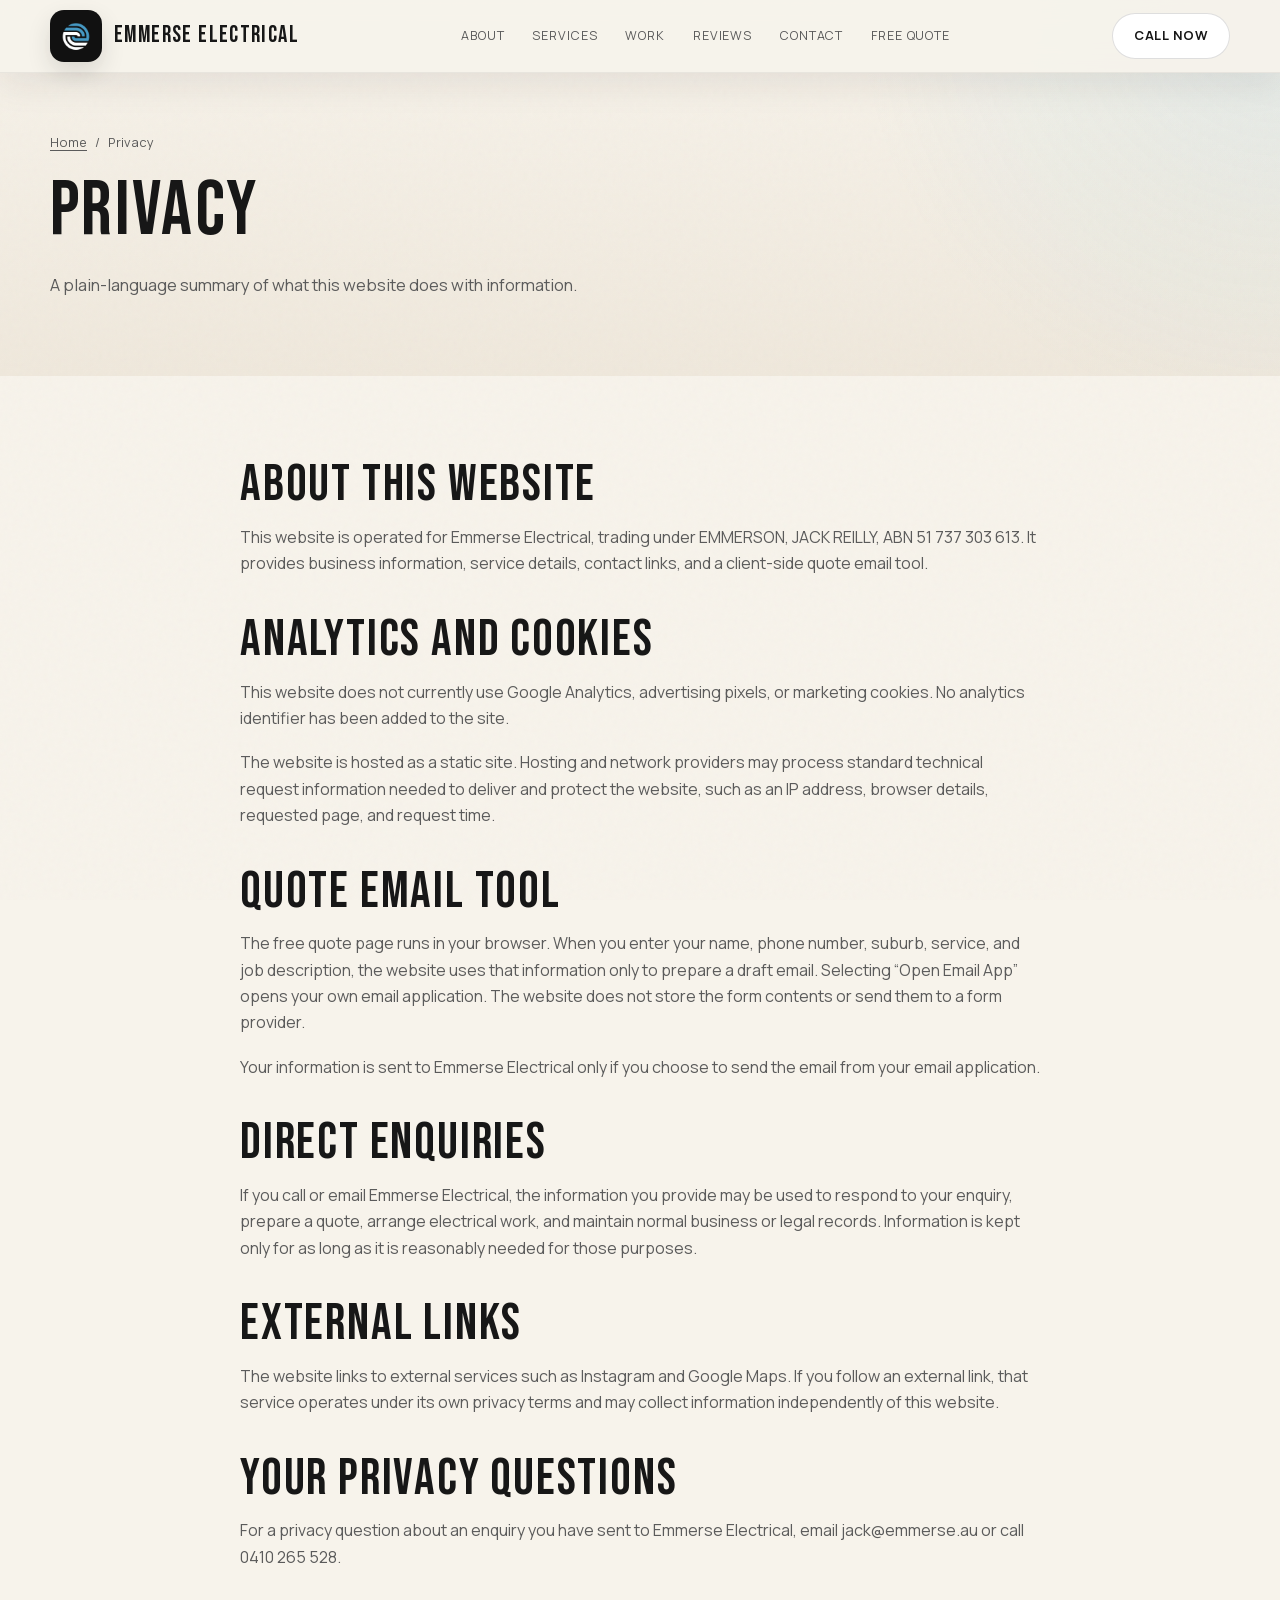
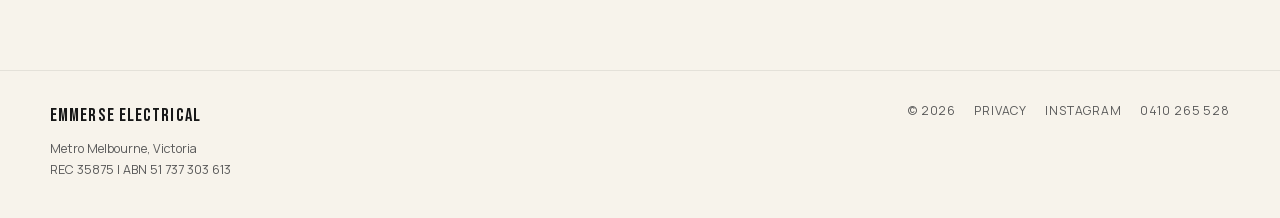
==== privacy/index.html @ 458d3648 "Upgrade Emmerse SEO, performance and site content" ====
<!DOCTYPE html>
<html lang="en-AU">
<head>
  <meta charset="UTF-8" />
  <meta name="viewport" content="width=device-width, initial-scale=1.0" />
  <title>Privacy | Emmerse Electrical</title>
  <meta name="description" content="How Emmerse Electrical handles website visits, quote emails and direct enquiries. The site does not currently use analytics or advertising cookies." />
  <meta name="theme-color" content="#f7f3eb" />
  <link rel="canonical" href="https://emmerse.au/privacy/" />
  <link rel="icon" type="image/png" sizes="48x48" href="/favicon-48.png" />
  <link rel="apple-touch-icon" sizes="180x180" href="/apple-touch-icon.png" />
  <link rel="preload" href="/assets/fonts/bebas-neue-latin.woff2" as="font" type="font/woff2" crossorigin />
  <link rel="preload" href="/assets/fonts/manrope-latin.woff2" as="font" type="font/woff2" crossorigin />
  <link rel="stylesheet" href="/assets/css/site.css" />
  <meta property="og:title" content="Privacy | Emmerse Electrical" />
  <meta property="og:description" content="How Emmerse Electrical handles website visits and enquiries." />
  <meta property="og:type" content="website" />
  <meta property="og:url" content="https://emmerse.au/privacy/" />
  <meta property="og:image" content="https://emmerse.au/assets/images/emmerse-social-share.webp" />
  <meta property="og:image:width" content="1200" />
  <meta property="og:image:height" content="630" />
  <meta property="og:image:alt" content="Exterior and stair lighting installed by Emmerse Electrical" />
  <meta property="og:site_name" content="Emmerse Electrical" />
  <meta property="og:locale" content="en_AU" />
  <meta name="twitter:card" content="summary_large_image" />
  <script type="application/ld+json">
  {
    "@context": "https://schema.org",
    "@type": "WebPage",
    "@id": "https://emmerse.au/privacy/#webpage",
    "url": "https://emmerse.au/privacy/",
    "name": "Privacy | Emmerse Electrical",
    "isPartOf": { "@id": "https://emmerse.au/#website" },
    "inLanguage": "en-AU"
  }
  </script>
</head>
<body class="privacy-page">
  <a class="skip-link" href="#main-content">Skip to main content</a>
  <header class="nav"><div class="wrap nav-inner">
    <a href="/" class="logo" aria-label="Emmerse Electrical home"><span class="logo-mark"><img src="/assets/images/emmerse-logo.webp" alt="" width="34" height="34" /></span><span class="logo-text">EMMERSE ELECTRICAL</span></a>
    <nav class="nav-links" id="mainNav" aria-label="Main navigation"><a href="/#about">About</a><a href="/#services">Services</a><a href="/#work">Work</a><a href="/#reviews">Reviews</a><a href="/#contact">Contact</a><a href="/quote/">Free Quote</a></nav>
    <a class="nav-cta" href="tel:0410265528">Call Now</a>
    <button class="mob-toggle" id="mobToggle" type="button" aria-label="Open navigation" aria-expanded="false" aria-controls="mainNav"><span></span><span></span><span></span></button>
  </div></header>

  <main id="main-content">
    <span id="top"></span>
    <section class="page-hero"><div class="wrap">
      <nav class="breadcrumb" aria-label="Breadcrumb"><a href="/">Home</a><span aria-hidden="true">/</span><span>Privacy</span></nav>
      <h1>Privacy</h1>
      <p class="hero-copy">A plain-language summary of what this website does with information.</p>
    </div></section>

    <section class="section"><div class="wrap prose">
      <h2>About this website</h2>
      <p>This website is operated for Emmerse Electrical, trading under EMMERSON, JACK REILLY, ABN 51 737 303 613. It provides business information, service details, contact links, and a client-side quote email tool.</p>

      <h2>Analytics and cookies</h2>
      <p>This website does not currently use Google Analytics, advertising pixels, or marketing cookies. No analytics identifier has been added to the site.</p>
      <p>The website is hosted as a static site. Hosting and network providers may process standard technical request information needed to deliver and protect the website, such as an IP address, browser details, requested page, and request time.</p>

      <h2>Quote email tool</h2>
      <p>The free quote page runs in your browser. When you enter your name, phone number, suburb, service, and job description, the website uses that information only to prepare a draft email. Selecting “Open Email App” opens your own email application. The website does not store the form contents or send them to a form provider.</p>
      <p>Your information is sent to Emmerse Electrical only if you choose to send the email from your email application.</p>

      <h2>Direct enquiries</h2>
      <p>If you call or email Emmerse Electrical, the information you provide may be used to respond to your enquiry, prepare a quote, arrange electrical work, and maintain normal business or legal records. Information is kept only for as long as it is reasonably needed for those purposes.</p>

      <h2>External links</h2>
      <p>The website links to external services such as Instagram and Google Maps. If you follow an external link, that service operates under its own privacy terms and may collect information independently of this website.</p>

      <h2>Your privacy questions</h2>
      <p>For a privacy question about an enquiry you have sent to Emmerse Electrical, email <a href="mailto:jack@emmerse.au">jack@emmerse.au</a> or call <a href="tel:0410265528">0410 265 528</a>.</p>
    </div></section>
  </main>

  <footer class="footer"><div class="wrap footer-inner"><div><p class="footer-brand">EMMERSE ELECTRICAL</p><p class="footer-business">Metro Melbourne, Victoria<br />REC 35875 | ABN 51 737 303 613</p></div><div class="footer-links"><span>© <span id="year"></span></span><a href="/privacy/" aria-current="page">Privacy</a><a href="https://www.instagram.com/emmerse.electrical/" target="_blank" rel="noopener noreferrer">Instagram</a><a href="tel:0410265528">0410 265 528</a></div></div></footer>
  <nav class="mobile-cta" aria-label="Quick contact"><a class="mobile-cta-call" href="tel:0410265528">Call Now</a><a class="mobile-cta-quote" href="/quote/">Free Quote</a></nav>
  <script src="/assets/js/site.js" defer></script>
</body>
</html>
---- assets/css/site.css ----
@font-face {
  font-family: "Bebas Neue";
  font-style: normal;
  font-weight: 400;
  font-display: swap;
  src: url("/assets/fonts/bebas-neue-latin.woff2") format("woff2");
}
@font-face {
  font-family: "Manrope";
  font-style: normal;
  font-weight: 300 800;
  font-display: swap;
  src: url("/assets/fonts/manrope-latin.woff2") format("woff2");
}

:root {
  --bg: #f7f3eb;
  --bg-2: #efe8dc;
  --panel: #fff;
  --panel-2: #f8f4ec;
  --ink: #171717;
  --ink-soft: #5b5b5b;
  --line: rgba(23, 23, 23, 0.08);
  --line-strong: rgba(23, 23, 23, 0.14);
  --accent: #3aa7d6;
  --accent-dark: #217ba1;
  --max: 1180px;
  --radius: 14px;
  --shadow: 0 20px 60px rgba(39, 31, 20, 0.08);
  --ease: cubic-bezier(.16, 1, .3, 1);
}

*, *::before, *::after { box-sizing: border-box; margin: 0; padding: 0; }
html { scroll-behavior: smooth; overflow-x: hidden; }
body {
  min-height: 100vh;
  overflow-x: hidden;
  background: var(--bg);
  color: var(--ink);
  font-family: "Manrope", sans-serif;
  line-height: 1.65;
  -webkit-font-smoothing: antialiased;
}
body::before {
  content: "";
  position: fixed;
  inset: 0;
  z-index: 1;
  pointer-events: none;
  opacity: .03;
  background-image: url("data:image/svg+xml;utf8,<svg viewBox='0 0 200 200' xmlns='http://www.w3.org/2000/svg'><filter id='n'><feTurbulence type='fractalNoise' baseFrequency='0.9' numOctaves='2'/></filter><rect width='100%25' height='100%25' filter='url(%23n)'/></svg>");
  mix-blend-mode: multiply;
}
img { display: block; width: 100%; max-width: 100%; height: auto; }
a { color: inherit; text-decoration: none; }
button, input, select, textarea { font: inherit; }
button { border: 0; cursor: pointer; }
:focus-visible { outline: 3px solid var(--accent-dark); outline-offset: 4px; }

.wrap { width: min(var(--max), calc(100% - 96px)); margin: 0 auto; position: relative; z-index: 2; }
.display-font { font-family: "Bebas Neue", sans-serif; font-weight: 400; line-height: .96; letter-spacing: .035em; }
.skip-link {
  position: fixed;
  top: 10px;
  left: 10px;
  z-index: 100;
  padding: 10px 16px;
  border-radius: 999px;
  background: var(--ink);
  color: #fff;
  transform: translateY(-160%);
}
.skip-link:focus { transform: translateY(0); }
.sr-only { position: absolute; width: 1px; height: 1px; padding: 0; margin: -1px; overflow: hidden; clip: rect(0,0,0,0); white-space: nowrap; border: 0; }

.nav {
  position: fixed;
  inset: 0 0 auto;
  z-index: 50;
  padding: 16px 0;
  background: rgba(247, 243, 235, .9);
  border-bottom: 1px solid rgba(23, 23, 23, .06);
  backdrop-filter: blur(12px);
  -webkit-backdrop-filter: blur(12px);
  transition: padding .3s var(--ease), box-shadow .3s ease;
}
.nav.scrolled { padding: 10px 0; box-shadow: 0 12px 34px rgba(39, 31, 20, .08); }
.nav-inner { display: flex; align-items: center; justify-content: space-between; gap: 24px; }
.logo { display: flex; align-items: center; gap: 12px; white-space: nowrap; }
.logo-mark { width: 52px; height: 52px; display: grid; place-items: center; flex-shrink: 0; border-radius: 14px; background: #111; box-shadow: 0 10px 24px rgba(0, 0, 0, .12); }
.logo-mark img { width: 34px; height: 34px; object-fit: contain; }
.logo-text { font-family: "Bebas Neue", sans-serif; font-size: 1.45rem; letter-spacing: .06em; line-height: 1; }
.nav-links { display: flex; align-items: center; gap: 28px; color: var(--ink-soft); font-size: .78rem; letter-spacing: .07em; text-transform: uppercase; }
.nav-links a { padding: 8px 0; transition: color .2s ease; }
.nav-links a:hover, .nav-links a[aria-current="page"] { color: var(--accent-dark); }
.nav-cta { padding: 11px 21px; border: 1px solid var(--line-strong); border-radius: 999px; background: #fff; font-size: .8rem; font-weight: 700; letter-spacing: .06em; text-transform: uppercase; white-space: nowrap; }
.nav-cta:hover { border-color: var(--accent); color: var(--accent-dark); }
.mob-toggle { display: none; width: 44px; height: 44px; align-items: center; justify-content: center; flex-direction: column; gap: 4px; border: 1px solid var(--line-strong); border-radius: 999px; background: #fff; color: var(--ink); }
.mob-toggle span { display: block; width: 18px; height: 1.5px; background: currentColor; transition: transform .25s var(--ease), opacity .2s ease; }
.mob-toggle[aria-expanded="true"] span:nth-child(1) { transform: translateY(5.5px) rotate(45deg); }
.mob-toggle[aria-expanded="true"] span:nth-child(2) { opacity: 0; }
.mob-toggle[aria-expanded="true"] span:nth-child(3) { transform: translateY(-5.5px) rotate(-45deg); }

.btn { display: inline-flex; min-height: 52px; align-items: center; justify-content: center; padding: 14px 26px; border-radius: 999px; font-size: .88rem; font-weight: 700; letter-spacing: .035em; white-space: nowrap; transition: transform .2s ease, color .2s ease, background .2s ease, border-color .2s ease; }
.btn:hover { transform: translateY(-2px); }
.btn:active { transform: translateY(0) scale(.98); }
.btn-primary { background: var(--ink); color: #fff; }
.btn-primary:hover { background: var(--accent-dark); }
.btn-ghost { border: 1px solid var(--line-strong); background: rgba(255, 255, 255, .75); }
.btn-ghost:hover { border-color: var(--accent-dark); color: var(--accent-dark); background: #fff; }
.actions { display: flex; flex-wrap: wrap; gap: 12px; }

.page-hero {
  padding: 132px 0 72px;
  background: radial-gradient(circle at top right, rgba(58, 167, 214, .1), transparent 32%), linear-gradient(180deg, var(--bg), var(--bg-2));
}
.hero-grid { display: grid; grid-template-columns: 1.02fr .98fr; align-items: center; gap: 58px; }
.eyebrow { display: inline-flex; align-items: center; gap: 12px; margin-bottom: 20px; color: var(--ink-soft); font-size: .75rem; letter-spacing: .18em; text-transform: uppercase; }
.eyebrow::before { content: ""; width: 30px; height: 1px; background: var(--accent); }
.page-hero h1 { max-width: 730px; margin-bottom: 22px; font-family: "Bebas Neue", sans-serif; font-size: clamp(3rem, 6vw, 5.2rem); font-weight: 400; line-height: .96; letter-spacing: .03em; }
.page-hero h1 em { color: var(--accent); font-style: normal; }
.hero-copy { max-width: 620px; margin-bottom: 30px; color: var(--ink-soft); font-size: 1.04rem; }
.hero-image { position: relative; overflow: hidden; min-height: 470px; border: 1px solid var(--line); border-radius: var(--radius); background: var(--bg-2); box-shadow: var(--shadow); }
.hero-image img { position: absolute; inset: 0; height: 100%; object-fit: cover; }
.trust-row { display: grid; grid-template-columns: repeat(4, 1fr); gap: 1px; border: 1px solid var(--line); border-radius: var(--radius); overflow: hidden; background: var(--line); }
.trust-item { padding: 22px; background: rgba(255, 255, 255, .78); }
.trust-item strong { display: block; margin-bottom: 3px; font-family: "Bebas Neue", sans-serif; color: var(--accent-dark); font-size: 1.45rem; font-weight: 400; letter-spacing: .04em; }
.trust-item span { color: var(--ink-soft); font-size: .78rem; letter-spacing: .08em; text-transform: uppercase; }

.section { padding: 82px 0; }
.section-alt { background: linear-gradient(180deg, var(--panel-2), var(--bg)); }
.section h2 { max-width: 800px; margin-bottom: 20px; font-family: "Bebas Neue", sans-serif; font-size: clamp(2.4rem, 5vw, 4rem); font-weight: 400; line-height: 1; letter-spacing: .035em; }
.section-intro { max-width: 720px; margin-bottom: 36px; color: var(--ink-soft); }
.content-grid { display: grid; grid-template-columns: 1.1fr .9fr; gap: 56px; align-items: start; }
.prose { max-width: 740px; }
.prose h2, .prose h3 { margin-top: 36px; margin-bottom: 12px; font-family: "Bebas Neue", sans-serif; font-weight: 400; line-height: 1.05; letter-spacing: .035em; }
.prose h2 { font-size: clamp(2rem, 4vw, 3.2rem); }
.prose h3 { font-size: 1.65rem; }
.prose p { margin-bottom: 18px; color: var(--ink-soft); }
.prose ul { margin: 4px 0 22px; padding-left: 22px; color: var(--ink-soft); }
.prose li { margin-bottom: 9px; }
.info-panel { padding: 30px; border: 1px solid var(--line); border-radius: 18px; background: rgba(255, 255, 255, .76); box-shadow: 0 14px 38px rgba(39, 31, 20, .05); }
.info-panel h2, .info-panel h3 { margin-bottom: 14px; font-family: "Bebas Neue", sans-serif; font-size: 2rem; font-weight: 400; line-height: 1; letter-spacing: .04em; }
.info-panel p { margin-bottom: 18px; color: var(--ink-soft); }
.info-panel .actions { margin-top: 24px; }
.service-list { display: grid; grid-template-columns: repeat(2, 1fr); gap: 14px; }
.service-point { min-height: 160px; padding: 24px; border: 1px solid var(--line); border-radius: var(--radius); background: rgba(255, 255, 255, .74); }
.service-point h3 { margin-bottom: 8px; font-family: "Bebas Neue", sans-serif; font-size: 1.55rem; font-weight: 400; line-height: 1; letter-spacing: .04em; }
.service-point p { color: var(--ink-soft); font-size: .92rem; }
.related-grid { display: grid; grid-template-columns: 1.15fr 1fr .85fr; gap: 16px; }
.related-card { padding: 26px; border: 1px solid var(--line); border-radius: var(--radius); background: rgba(255, 255, 255, .75); transition: transform .2s ease, border-color .2s ease; }
.related-card:hover { transform: translateY(-3px); border-color: rgba(58, 167, 214, .45); }
.related-card h3 { margin-bottom: 8px; font-family: "Bebas Neue", sans-serif; font-size: 1.55rem; font-weight: 400; letter-spacing: .04em; }
.related-card p { color: var(--ink-soft); font-size: .9rem; }
.related-card span { display: block; margin-top: 16px; color: var(--accent-dark); font-size: .78rem; font-weight: 800; letter-spacing: .07em; text-transform: uppercase; }
.breadcrumb { display: flex; flex-wrap: wrap; gap: 8px; margin-bottom: 22px; color: var(--ink-soft); font-size: .8rem; }
.breadcrumb a { text-decoration: underline; text-underline-offset: 3px; }

.cta { padding: 0 0 76px; }
.cta-box { padding: 46px 42px; border: 1px solid var(--line); border-radius: 22px; background: radial-gradient(circle at top right, rgba(58, 167, 214, .14), transparent 38%), rgba(255, 255, 255, .86); box-shadow: var(--shadow); }
.cta-box h2 { max-width: 760px; margin-bottom: 14px; font-family: "Bebas Neue", sans-serif; font-size: clamp(2.5rem, 5vw, 4rem); font-weight: 400; line-height: 1; letter-spacing: .04em; }
.cta-box p { max-width: 650px; margin-bottom: 26px; color: var(--ink-soft); }

.quote-layout { display: grid; grid-template-columns: 1.15fr .85fr; gap: 26px; align-items: start; }
.quote-form { padding: 34px; border: 1px solid var(--line); border-radius: 20px; background: rgba(255, 255, 255, .82); box-shadow: var(--shadow); }
.form-grid { display: grid; grid-template-columns: 1fr 1fr; gap: 18px; }
.field { display: grid; gap: 7px; }
.field-full { grid-column: 1 / -1; }
.field label { font-size: .83rem; font-weight: 800; }
.field input, .field select, .field textarea { width: 100%; min-height: 50px; padding: 12px 14px; border: 1px solid rgba(23, 23, 23, .24); border-radius: 10px; background: #fff; color: var(--ink); }
.field textarea { min-height: 140px; resize: vertical; }
.field input::placeholder, .field textarea::placeholder { color: #6f6f6f; }
.field input:focus, .field select:focus, .field textarea:focus { border-color: var(--accent-dark); outline: 3px solid rgba(33, 123, 161, .2); outline-offset: 1px; }
.form-note { margin: 20px 0; color: var(--ink-soft); font-size: .86rem; }
.form-status { min-height: 24px; margin-top: 12px; color: var(--accent-dark); font-size: .86rem; font-weight: 700; }
.direct-links { display: grid; gap: 12px; }
.direct-link { padding: 18px; border: 1px solid var(--line); border-radius: 14px; background: rgba(255, 255, 255, .72); }
.direct-link span { display: block; color: var(--ink-soft); font-size: .75rem; letter-spacing: .08em; text-transform: uppercase; }
.direct-link strong { display: block; margin-top: 4px; overflow-wrap: anywhere; }

.privacy-page .page-hero { padding-bottom: 48px; }
.privacy-page .prose { max-width: 800px; }
.privacy-page .prose h2:first-child { margin-top: 0; }
.error-page { display: grid; min-height: 100vh; place-items: center; padding: 120px 0 60px; background: radial-gradient(circle at 80% 20%, rgba(58, 167, 214, .13), transparent 32%), var(--bg); }
.error-card { max-width: 760px; padding: 48px; border: 1px solid var(--line); border-radius: 22px; background: rgba(255, 255, 255, .82); box-shadow: var(--shadow); }
.error-code { color: var(--accent); font-family: "Bebas Neue", sans-serif; font-size: 5rem; line-height: 1; }
.error-card h1 { margin: 8px 0 16px; font-family: "Bebas Neue", sans-serif; font-size: clamp(3rem, 8vw, 5rem); font-weight: 400; line-height: .95; letter-spacing: .035em; }
.error-card p { max-width: 580px; margin-bottom: 26px; color: var(--ink-soft); }

.footer { position: relative; z-index: 2; padding: 30px 0 calc(38px + env(safe-area-inset-bottom)); border-top: 1px solid var(--line); color: var(--ink-soft); font-size: .86rem; }
.footer-inner { display: flex; align-items: flex-start; justify-content: space-between; gap: 24px; flex-wrap: wrap; }
.footer-brand { color: var(--ink); font-family: "Bebas Neue", sans-serif; font-size: 1.15rem; letter-spacing: .06em; }
.footer-business { margin-top: 6px; font-size: .78rem; line-height: 1.7; }
.footer-links { display: flex; justify-content: flex-end; gap: 18px; flex-wrap: wrap; font-size: .76rem; letter-spacing: .07em; text-transform: uppercase; }
.footer-links a:hover { color: var(--accent-dark); }

.mobile-cta { display: none; position: fixed; left: 12px; right: 12px; bottom: calc(10px + env(safe-area-inset-bottom)); z-index: 40; grid-template-columns: 1fr 1fr; gap: 8px; padding: 8px; border: 1px solid var(--line-strong); border-radius: 18px; background: rgba(255, 255, 255, .94); box-shadow: 0 18px 44px rgba(0, 0, 0, .16); backdrop-filter: blur(14px); -webkit-backdrop-filter: blur(14px); }
.mobile-cta a { display: grid; min-height: 48px; place-items: center; border-radius: 12px; font-size: .82rem; font-weight: 800; }
.mobile-cta-call { background: var(--ink); color: #fff; }
.mobile-cta-quote { border: 1px solid var(--line-strong); background: #fff; }

@media (max-width: 1020px) {
  body { padding-bottom: calc(82px + env(safe-area-inset-bottom)); }
  .wrap { width: min(var(--max), calc(100% - 44px)); }
  .nav-inner { position: relative; }
  .nav-cta { display: none; }
  .mob-toggle { display: inline-flex; }
  .nav-links { position: absolute; top: calc(100% + 14px); left: 0; right: 0; flex-direction: column; align-items: flex-start; gap: 14px; padding: 22px; border: 1px solid var(--line); border-radius: 18px; background: rgba(255, 255, 255, .97); box-shadow: var(--shadow); opacity: 0; visibility: hidden; pointer-events: none; transform: translateY(-8px); transition: opacity .2s ease, visibility .2s ease, transform .25s var(--ease); }
  .nav-links.is-open { opacity: 1; visibility: visible; pointer-events: auto; transform: none; }
  .hero-grid, .content-grid, .quote-layout { grid-template-columns: 1fr; }
  .hero-image { min-height: 430px; }
  .mobile-cta { display: grid; }
}

@media (max-width: 700px) {
  .wrap { width: min(var(--max), calc(100% - 40px)); }
  .logo-mark { width: 46px; height: 46px; }
  .logo-mark img { width: 30px; height: 30px; }
  .logo-text { font-size: 1.1rem; }
  .page-hero { padding: 112px 0 54px; }
  .page-hero h1 { font-size: clamp(2.65rem, 13vw, 4.2rem); }
  .hero-image { min-height: 330px; }
  .actions { flex-direction: column; align-items: stretch; }
  .trust-row, .service-list, .related-grid, .form-grid { grid-template-columns: 1fr; }
  .field-full { grid-column: auto; }
  .trust-row { gap: 0; }
  .trust-item { border-bottom: 1px solid var(--line); }
  .trust-item:last-child { border-bottom: 0; }
  .section { padding: 62px 0; }
  .service-point { min-height: auto; }
  .cta { padding-bottom: 56px; }
  .cta-box, .quote-form, .error-card { padding: 28px 24px; }
  .footer-links { justify-content: flex-start; }
}

@media (prefers-reduced-motion: reduce) {
  html { scroll-behavior: auto; }
  *, *::before, *::after { scroll-behavior: auto !important; transition-duration: .001ms !important; animation-duration: .001ms !important; animation-iteration-count: 1 !important; }
}
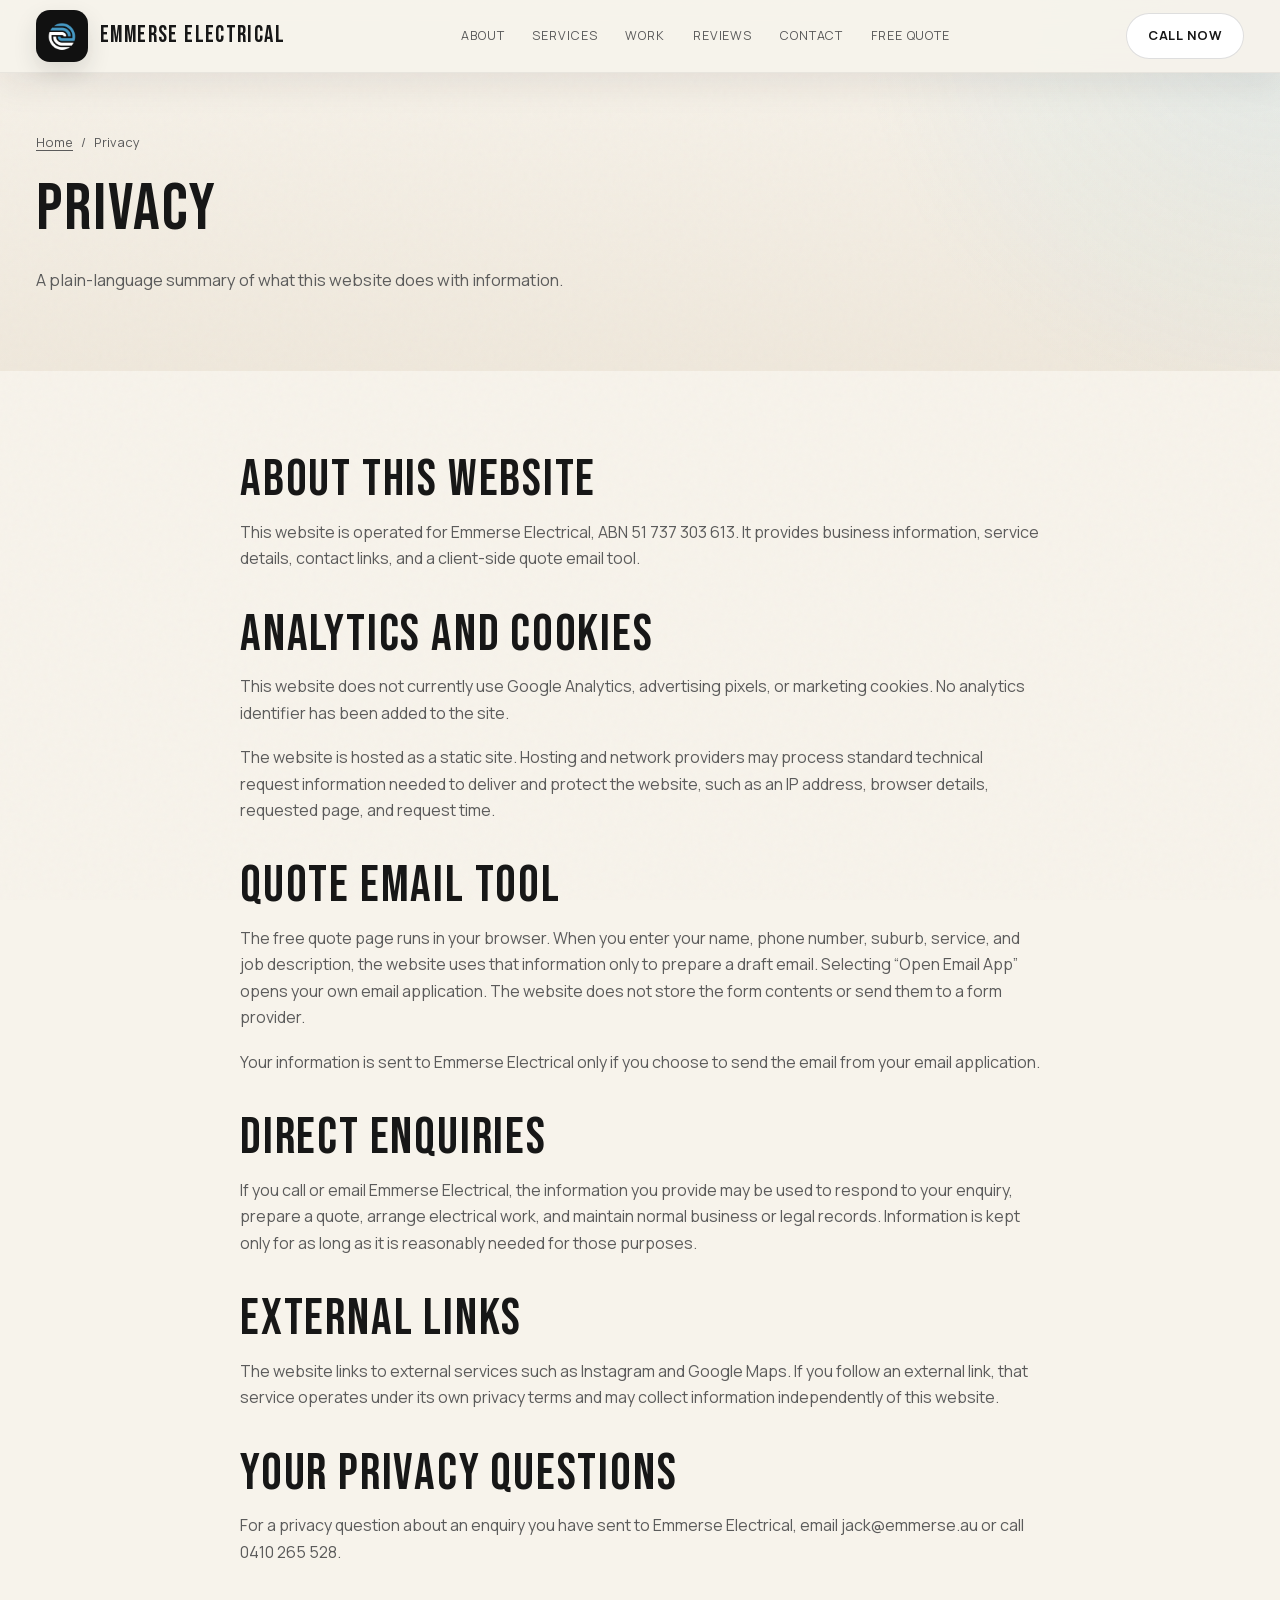
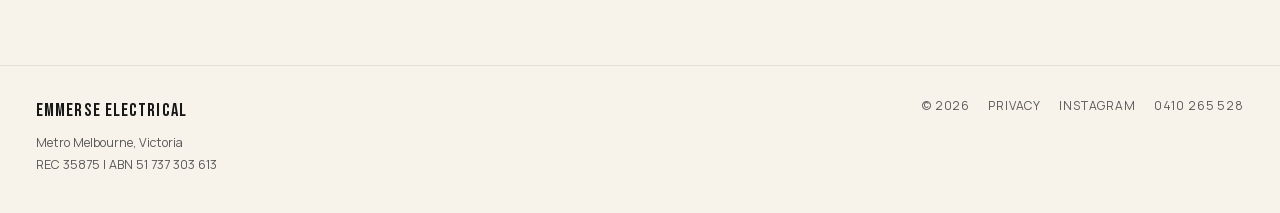
==== commit ab2b8c8c: "Reposition Emmerse for commercial maintenance and security - Homepage hero: barbershop lighting + of" ====
--- a/privacy/index.html
+++ b/privacy/index.html
@@ -11,18 +11,21 @@
   <link rel="apple-touch-icon" sizes="180x180" href="/apple-touch-icon.png" />
   <link rel="preload" href="/assets/fonts/bebas-neue-latin.woff2" as="font" type="font/woff2" crossorigin />
   <link rel="preload" href="/assets/fonts/manrope-latin.woff2" as="font" type="font/woff2" crossorigin />
-  <link rel="stylesheet" href="/assets/css/site.css" />
+  <link rel="stylesheet" href="/assets/css/site.css?v=20260911" />
   <meta property="og:title" content="Privacy | Emmerse Electrical" />
   <meta property="og:description" content="How Emmerse Electrical handles website visits and enquiries." />
   <meta property="og:type" content="website" />
   <meta property="og:url" content="https://emmerse.au/privacy/" />
-  <meta property="og:image" content="https://emmerse.au/assets/images/emmerse-social-share.webp" />
+  <meta property="og:image" content="https://emmerse.au/assets/images/emmerse-social-share.jpg" />
   <meta property="og:image:width" content="1200" />
   <meta property="og:image:height" content="630" />
-  <meta property="og:image:alt" content="Exterior and stair lighting installed by Emmerse Electrical" />
+  <meta property="og:image:alt" content="Commercial office lighting by Emmerse Electrical" />
   <meta property="og:site_name" content="Emmerse Electrical" />
   <meta property="og:locale" content="en_AU" />
   <meta name="twitter:card" content="summary_large_image" />
+  <meta name="twitter:title" content="Privacy | Emmerse Electrical" />
+  <meta name="twitter:description" content="How Emmerse Electrical handles website visits and enquiries." />
+  <meta name="twitter:image" content="https://emmerse.au/assets/images/emmerse-social-share.jpg" />
   <script type="application/ld+json">
   {
     "@context": "https://schema.org",
@@ -38,7 +41,7 @@
 <body class="privacy-page">
   <a class="skip-link" href="#main-content">Skip to main content</a>
   <header class="nav"><div class="wrap nav-inner">
-    <a href="/" class="logo" aria-label="Emmerse Electrical home"><span class="logo-mark"><img src="/assets/images/emmerse-logo.webp" alt="" width="34" height="34" /></span><span class="logo-text">EMMERSE ELECTRICAL</span></a>
+    <a href="/" class="logo" aria-label="Emmerse Electrical home"><span class="logo-mark"><img src="/assets/images/emmerse-logo.png" alt="" width="34" height="34" /></span><span class="logo-text">EMMERSE ELECTRICAL</span></a>
     <nav class="nav-links" id="mainNav" aria-label="Main navigation"><a href="/#about">About</a><a href="/#services">Services</a><a href="/#work">Work</a><a href="/#reviews">Reviews</a><a href="/#contact">Contact</a><a href="/quote/">Free Quote</a></nav>
     <a class="nav-cta" href="tel:0410265528">Call Now</a>
     <button class="mob-toggle" id="mobToggle" type="button" aria-label="Open navigation" aria-expanded="false" aria-controls="mainNav"><span></span><span></span><span></span></button>
@@ -54,7 +57,7 @@
 
     <section class="section"><div class="wrap prose">
       <h2>About this website</h2>
-      <p>This website is operated for Emmerse Electrical, trading under EMMERSON, JACK REILLY, ABN 51 737 303 613. It provides business information, service details, contact links, and a client-side quote email tool.</p>
+      <p>This website is operated for Emmerse Electrical, ABN 51 737 303 613. It provides business information, service details, contact links, and a client-side quote email tool.</p>
 
       <h2>Analytics and cookies</h2>
       <p>This website does not currently use Google Analytics, advertising pixels, or marketing cookies. No analytics identifier has been added to the site.</p>
@@ -77,6 +80,6 @@
 
   <footer class="footer"><div class="wrap footer-inner"><div><p class="footer-brand">EMMERSE ELECTRICAL</p><p class="footer-business">Metro Melbourne, Victoria<br />REC 35875 | ABN 51 737 303 613</p></div><div class="footer-links"><span>© <span id="year"></span></span><a href="/privacy/" aria-current="page">Privacy</a><a href="https://www.instagram.com/emmerse.electrical/" target="_blank" rel="noopener noreferrer">Instagram</a><a href="tel:0410265528">0410 265 528</a></div></div></footer>
   <nav class="mobile-cta" aria-label="Quick contact"><a class="mobile-cta-call" href="tel:0410265528">Call Now</a><a class="mobile-cta-quote" href="/quote/">Free Quote</a></nav>
-  <script src="/assets/js/site.js" defer></script>
+  <script src="/assets/js/site.js?v=20260911" defer></script>
 </body>
 </html>
--- a/assets/css/site.css
+++ b/assets/css/site.css
@@ -23,8 +23,8 @@
   --line: rgba(23, 23, 23, 0.08);
   --line-strong: rgba(23, 23, 23, 0.14);
   --accent: #3aa7d6;
-  --accent-dark: #217ba1;
-  --max: 1180px;
+  --accent-dark: #196d90;
+  --max: 1760px;
   --radius: 14px;
   --shadow: 0 20px 60px rgba(39, 31, 20, 0.08);
   --ease: cubic-bezier(.16, 1, .3, 1);
@@ -114,7 +114,8 @@
   padding: 132px 0 72px;
   background: radial-gradient(circle at top right, rgba(58, 167, 214, .1), transparent 32%), linear-gradient(180deg, var(--bg), var(--bg-2));
 }
-.hero-grid { display: grid; grid-template-columns: 1.02fr .98fr; align-items: center; gap: 58px; }
+.hero-grid { display: grid; grid-template-columns: minmax(0,1.02fr) minmax(0,.98fr); align-items: center; gap: 58px; }
+.hero-grid > * { min-width: 0; }
 .eyebrow { display: inline-flex; align-items: center; gap: 12px; margin-bottom: 20px; color: var(--ink-soft); font-size: .75rem; letter-spacing: .18em; text-transform: uppercase; }
 .eyebrow::before { content: ""; width: 30px; height: 1px; background: var(--accent); }
 .page-hero h1 { max-width: 730px; margin-bottom: 22px; font-family: "Bebas Neue", sans-serif; font-size: clamp(3rem, 6vw, 5.2rem); font-weight: 400; line-height: .96; letter-spacing: .03em; }
@@ -199,6 +200,10 @@
 .mobile-cta-call { background: var(--ink); color: #fff; }
 .mobile-cta-quote { border: 1px solid var(--line-strong); background: #fff; }
 
+@media (min-width: 1021px) {
+  .wrap { width: min(var(--max), calc(100% - 72px)); }
+}
+
 @media (max-width: 1020px) {
   body { padding-bottom: calc(82px + env(safe-area-inset-bottom)); }
   .wrap { width: min(var(--max), calc(100% - 44px)); }
@@ -237,3 +242,36 @@
   html { scroll-behavior: auto; }
   *, *::before, *::after { scroll-behavior: auto !important; transition-duration: .001ms !important; animation-duration: .001ms !important; animation-iteration-count: 1 !important; }
 }
+
+/* Commercial service pages share the original Emmerse visual language. */
+html { scroll-padding-top: 100px; }
+.nav { padding: 12px 0; }
+.nav-links a { min-height: 44px; display: inline-flex; align-items: center; }
+.page-hero h1 em { color: var(--accent-dark); }
+.page-hero h1 { font-size: clamp(3rem, 5.2vw, 4.8rem); line-height: 1.03; }
+.hero-image img { object-position: 50% 45%; }
+.hero-image.cctv-hero { min-height: 470px; max-width: 440px; width: 100%; justify-self: center; }
+.cctv-hero img { object-position: 50% 38%; }
+.hero-image.switchboard-hero { min-height: 0; aspect-ratio: 1290/966; }
+.switchboard-hero img { object-fit: contain; }
+.support-gallery { display: grid; grid-template-columns: 1fr 1.15fr 1fr; align-items: start; gap: 26px; margin-top: 28px; }
+.support-gallery img { aspect-ratio: 3/4; object-fit: cover; border-radius: 14px; }
+.support-gallery figure:nth-child(2) img { aspect-ratio: auto; }
+.support-gallery figcaption { margin-top: 14px; font-weight: 700; color: var(--ink-soft); font-size: .9rem; }
+.area-copy { margin-top: 32px; margin-bottom: 0; }
+.security-support { display: grid; grid-template-columns: .8fr 1fr; align-items: center; gap: 56px; }
+.security-support img { max-height: 530px; object-fit: cover; border-radius: 14px; }
+.security-support p { max-width: 620px; margin: 24px 0; color: var(--ink-soft); }
+.quote-form h2 { font-size: 2.2rem; }
+.draft-link { color: var(--accent-dark); text-decoration: underline; text-underline-offset: 3px; font-size: .86rem; }
+.btn:disabled { cursor: not-allowed; opacity: .65; }
+@media (max-width: 700px) {
+  .page-hero h1 { font-size: clamp(2.65rem, 12vw, 4.2rem); }
+  .trust-row { grid-template-columns: 1fr 1fr; }
+  .trust-item { padding: 18px 14px; }
+  .trust-item strong { font-size: 1.3rem; }
+  .trust-item span { font-size: .65rem; }
+  .support-gallery, .security-support { grid-template-columns: 1fr; gap: 28px; }
+  .hero-image.cctv-hero { min-height: 390px; }
+  .hero-image:not(.cctv-hero):not(.switchboard-hero) { min-height: 400px; }
+}
